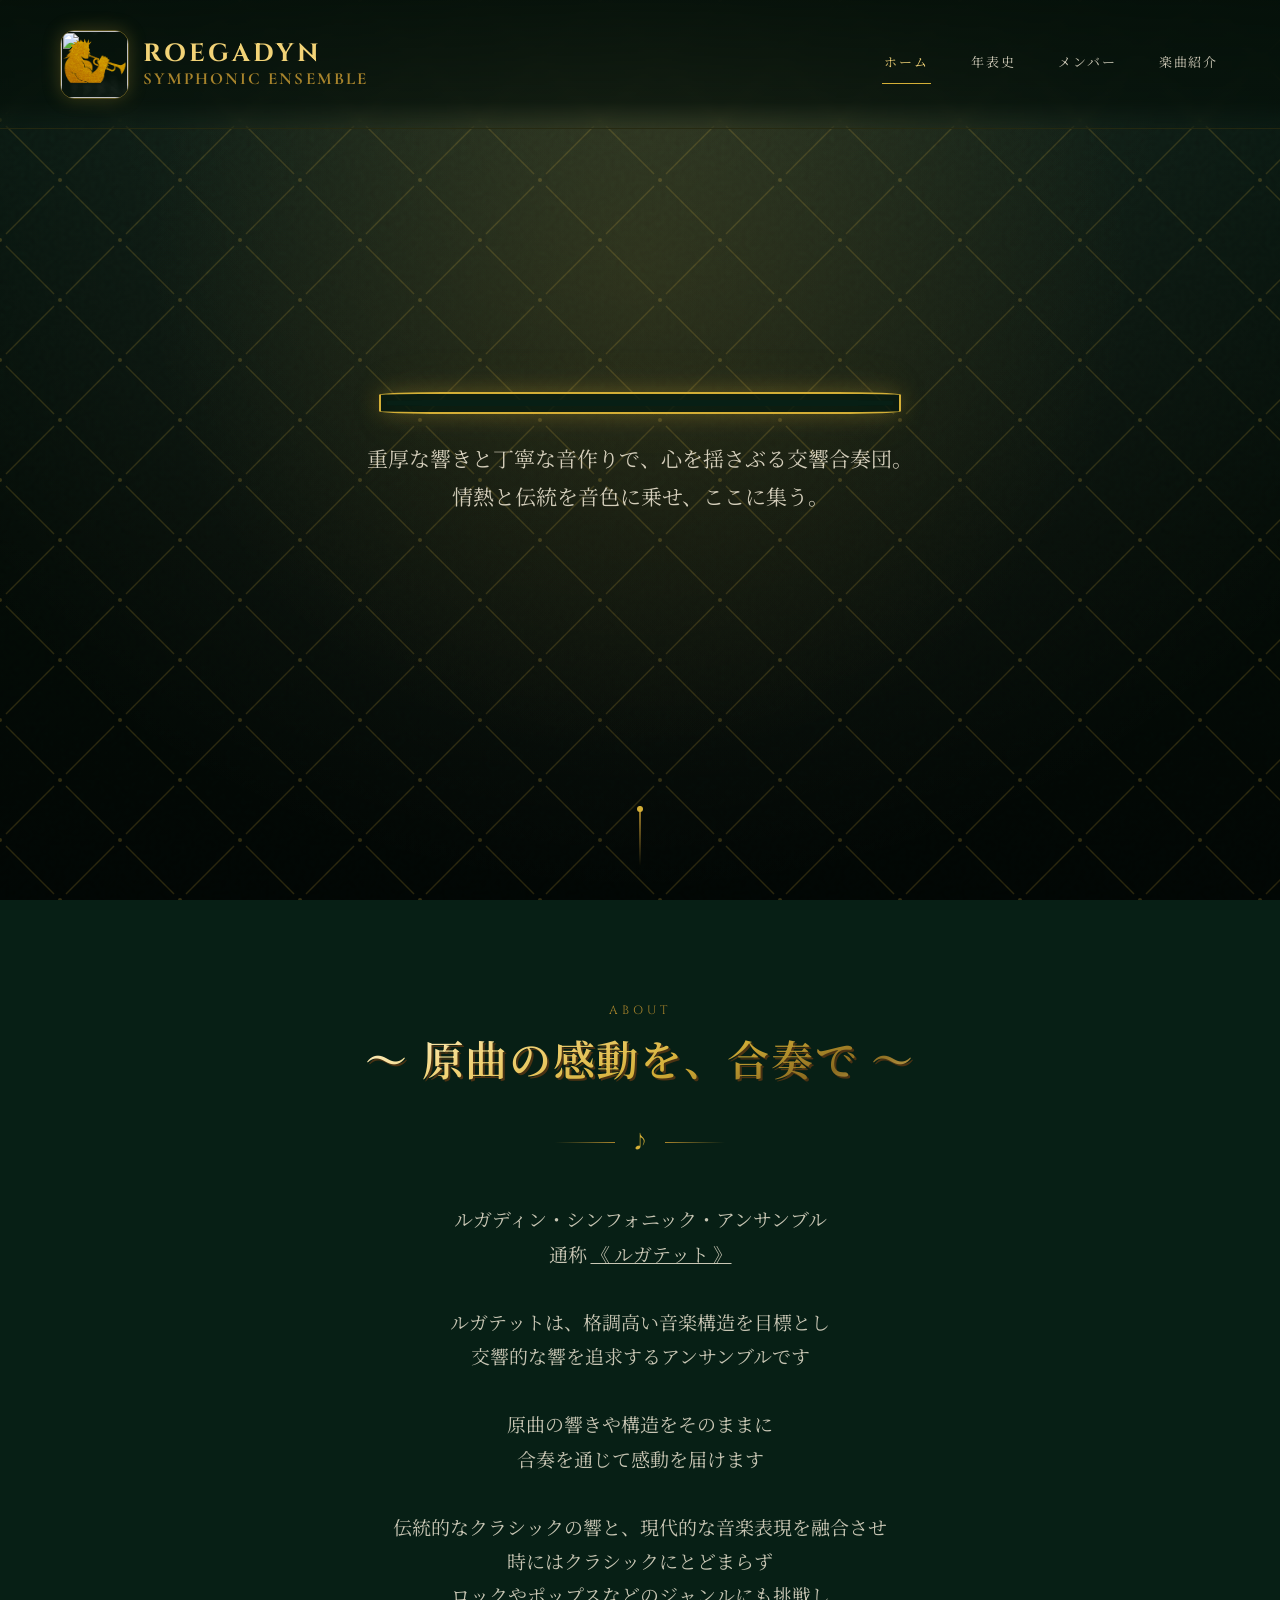
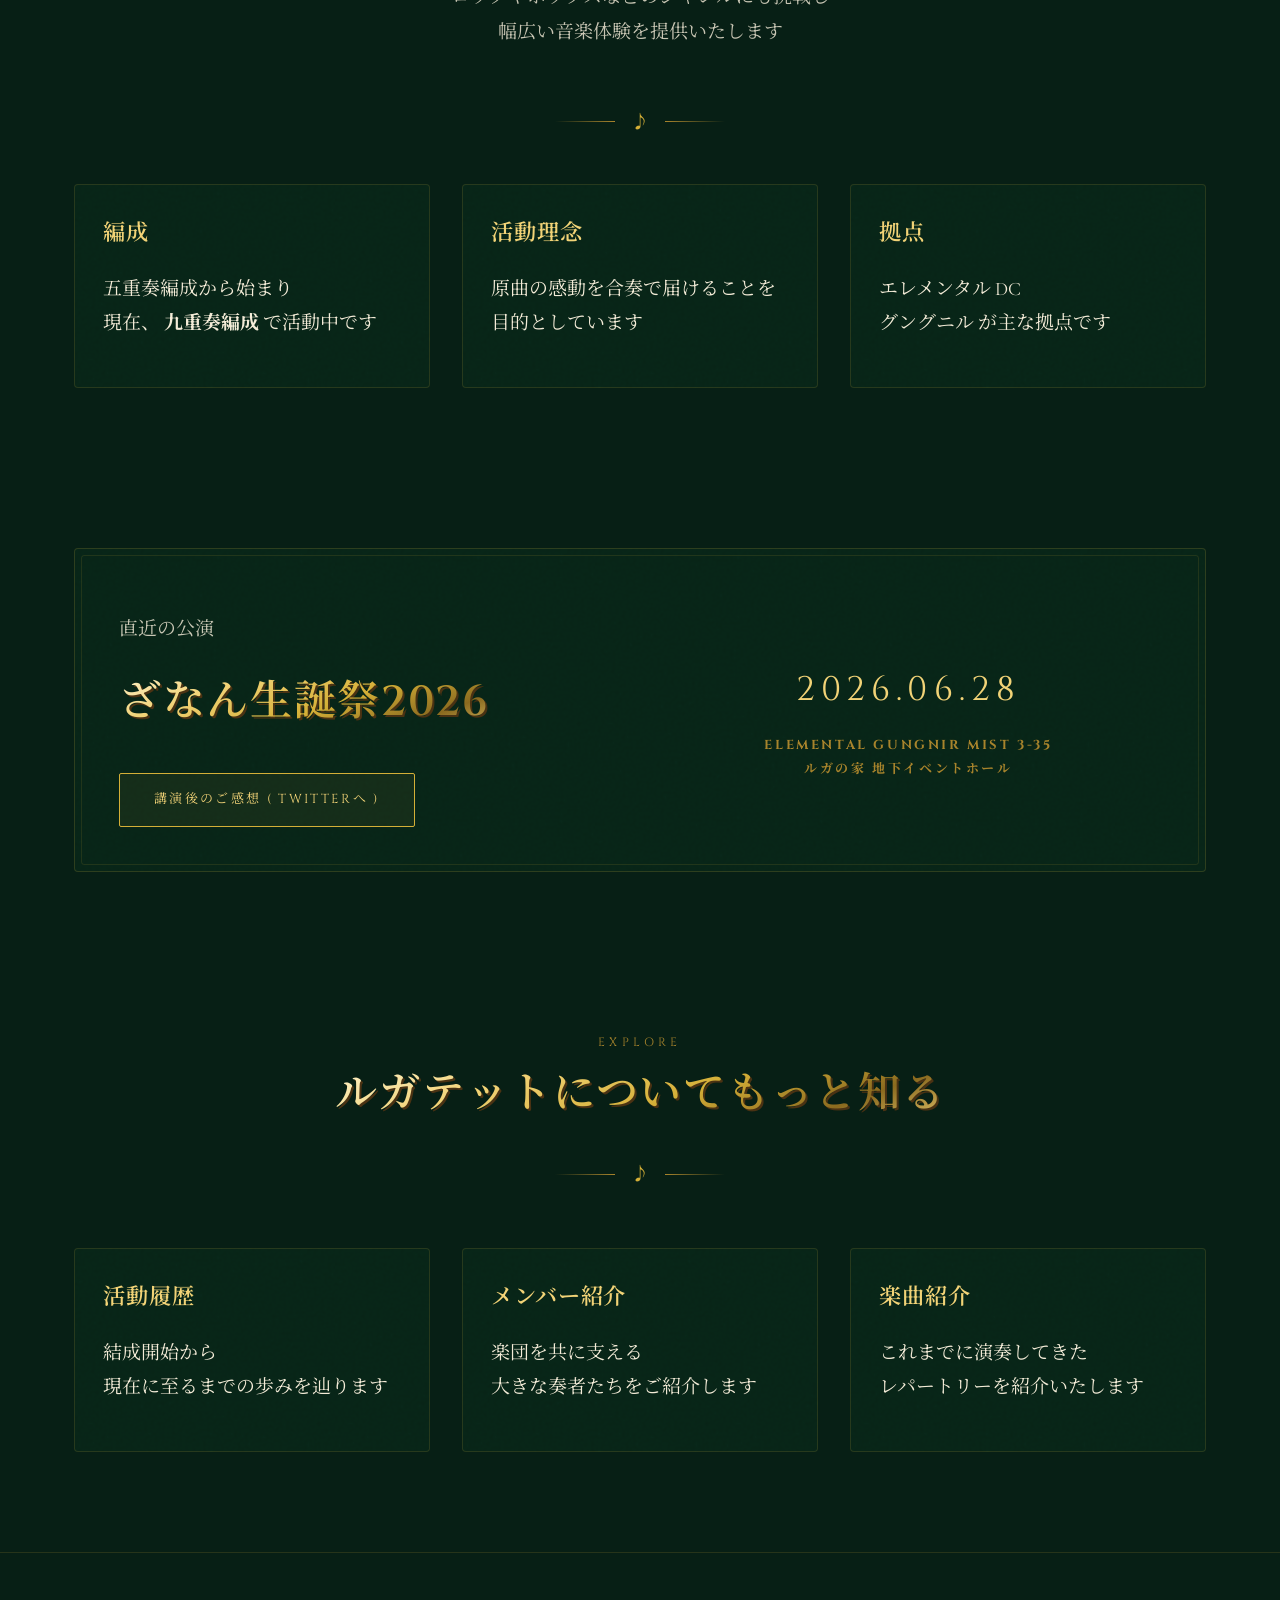
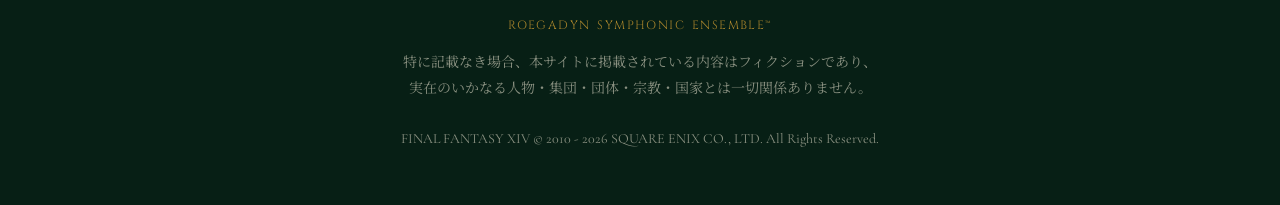
==== index.html @ 4208b001 "メインページ、ヒストリーページの実装" ====
<!doctype html>
<html lang="ja">
<head>
<meta charset="UTF-8">
<meta name="viewport" content="width=device-width, initial-scale=1.0">
<title>ROEGADYN SYMPHONIC ENSEMBLE</title>
<meta name="description" content="ルガディン・シンフォニック・アンサンブル公式サイト。">
<link rel="icon" href="assets/img/icon.png">
<link rel="stylesheet" href="css/style.css">
</head>
<body>

<header class="site-header">
  <a href="index.html" class="brand">
    <span class="brand__logo">
      <img src="assets/img/Roegatet_BackOnly.png" alt="" class="brand__logo-bg">
      <img src="assets/img/Roegatet_LogoOnly.png" alt="Roegadyn Symphonic Ensemble" class="brand__logo-mark">
    </span>
    <span class="brand__text">
      <span class="brand__title">ROEGADYN</span>
      <span class="brand__subtitle">Symphonic Ensemble</span>
    </span>
  </a>
  <button class="nav-toggle" aria-label="メニューを開く" aria-expanded="false">&#9776;</button>
  <nav class="nav">
    <a href="index.html" aria-current="page">ホーム</a>
    <a href="history.html">年表史</a>
    <a href="members.html">メンバー</a>
    <a href="songs.html">楽曲紹介</a>
  </nav>
</header>

<main>

  <section class="hero">
    <div class="hero__crest-frame">
      <img src="assets/img/icon.png" alt="" class="hero__crest">
    </div>
    <p class="hero__lead">
      重厚な響きと丁寧な音作りで、心を揺さぶる交響合奏団。<br>
      情熱と伝統を音色に乗せ、ここに集う。
    </p>
    <!-- <a href="history.html" class="btn">私たちの歩みを見る</a> -->
    <div class="scroll-cue"></div>
  </section>

  <section class="section reveal">
    <div class="section__head">
      <p class="section__eyebrow">About</p>
      <h2 class="section__title"><span class="title-bronze" aria-hidden="true">～ 原曲の感動を、合奏で ～</span><span class="title-gold">～ 原曲の感動を、合奏で ～</span></h2>
      <div class="ornament-divider"><span>&#9834;</span></div>
      <p class="section__lead">
        ルガディン・シンフォニック・アンサンブル<br>
        通称 <U>《 ルガテット 》</U> <br><br>
        ルガテットは、格調高い音楽構造を目標とし<br>
        交響的な響を追求するアンサンブルです<br><br>
        原曲の響きや構造をそのままに<br>
        合奏を通じて感動を届けます<br><br>
        伝統的なクラシックの響と、現代的な音楽表現を融合させ<br>
        時にはクラシックにとどまらず<br>
        ロックやポップスなどのジャンルにも挑戦し<br>
        幅広い音楽体験を提供いたします
      </p>
    </div>
    <div class="ornament-divider"><span>&#9834;</span></div>

    <div class="grid grid--3">
      <div class="card reveal">
        <h3>編成</h3>
        <p>五重奏編成から始まり</br>現在、<B> 九重奏編成 </B>で活動中です</p>
      </div>
      <div class="card reveal">
        <h3>活動理念</h3>
        <p>原曲の感動を合奏で届けることを</br>目的としています</p>
      </div>
      <div class="card reveal">
        <h3>拠点</h3>
        <p>エレメンタル DC</br>グングニル が主な拠点です</p>
      </div>
    </div>
  </section>

  <section class="section section--tight reveal">
    <div class="panel">
      <div class="grid grid--2" style="align-items:center;">
        <div>
          <p style="color:rgba(244,236,216,0.82);">直近の公演</p>
          <h2 class="section__title" style="margin-bottom:0.4em;"><span class="title-bronze" aria-hidden="true">ざなん生誕祭2026</span><span class="title-gold">ざなん生誕祭2026</span></h2>
          <a href="https://x.com/zanan_ff14/status/2071020760164966903" class="btn" style="margin-top:1.2em;animation:none;" target="_blank" rel="noopener">講演後のご感想 ( Twitterへ ) </a>
        </div>
        <div style="text-align:center;">
          <p class="timeline-item__year" style="font-size:34px;">2026.06.28</p>
          <p style="color:var(--gold-dim);letter-spacing:0.2em;text-transform:uppercase;font-family:var(--font-display);font-size:13px;font-weight:700;">Elemental Gungnir Mist 3-35<br>ルガの家 地下イベントホール</p>
        </div>
      </div>
    </div>
  </section>

  <section class="section reveal">
    <div class="section__head">
      <p class="section__eyebrow">Explore</p>
      <h2 class="section__title"><span class="title-bronze" aria-hidden="true">ルガテットについてもっと知る</span><span class="title-gold">ルガテットについてもっと知る</span></h2>
      <div class="ornament-divider"><span>&#9834;</span></div>
    </div>
    <div class="grid grid--3">
      <a href="history.html" class="card reveal">
        <h3>活動履歴</h3>
        <p>結成開始から</br>現在に至るまでの歩みを辿ります</p>
      </a>
      <a href="members.html" class="card reveal">
        <h3>メンバー紹介</h3>
        <p>楽団を共に支える</br>大きな奏者たちをご紹介します</p>
      </a>
      <a href="songs.html" class="card reveal">
        <h3>楽曲紹介</h3>
        <p>これまでに演奏してきた</br>レパートリーを紹介いたします</p>
      </a>
    </div>
  </section>

</main>

<footer class="site-footer">
  <p class="site-footer__mark">Roegadyn Symphonic Ensemble&trade;</p>
  <p>特に記載なき場合、本サイトに掲載されている内容はフィクションであり、<br>実在のいかなる人物・集団・団体・宗教・国家とは一切関係ありません。<br><br>FINAL FANTASY XIV &copy; 2010 - 2026 SQUARE ENIX CO., LTD. All Rights Reserved.</p>
</footer>

<script src="js/main.js"></script>
</body>
</html>
---- css/style.css ----
/* ==========================================================================
   Roegadyn Symphonic Ensemble — Global Stylesheet
   ========================================================================== */

@import url('https://fonts.googleapis.com/css2?family=Cinzel:wght@400;600;700;900&family=Cormorant+Garamond:ital,wght@0,400;0,500;0,600;1,400&family=Noto+Serif+JP:wght@400;500;600;700&display=swap');

:root{
  --deep-green: #0b2e1f;
  --deep-green-2: #0f3a27;
  --deep-green-dark: #071f15;
  --gold: #d4af37;
  --gold-bright: #f2d377;
  --gold-dim: #a8842c;
  --cream: #f4ecd8;
  --ink: #0a1a12;

  --font-display: 'Cinzel', 'Noto Serif JP', serif;
  --font-body: 'Cormorant Garamond', 'Noto Serif JP', serif;

  --max-width: 1180px;
  --header-h: 129px;

  --paper-noise: url("[data-uri]");
  --paper-noise-card: url("[data-uri]");
}

*, *::before, *::after{ box-sizing: border-box; }

html{ scroll-behavior: smooth; }

body{
  margin: 0;
  background: var(--deep-green-dark);
  color: var(--cream);
  font-family: var(--font-body);
  font-size: 19px;
  line-height: 1.8;
  -webkit-font-smoothing: antialiased;
}

img{ max-width: 100%; display: block; }

a{ color: inherit; text-decoration: none; }

h1, h2, h3, h4{
  font-family: var(--font-display);
  letter-spacing: 0.04em;
  color: var(--gold-bright);
  margin: 0 0 0.6em;
  font-weight: 600;
}

::selection{ background: var(--gold); color: var(--ink); }

/* Texture backdrop shared across pages */
body{
  background-image:
    radial-gradient(ellipse 70% 100% at 50% 0%, rgba(255,244,214,0.1), rgba(255,244,214,0) 100%),
    url("[data-uri]"),
    radial-gradient(ellipse at top, rgba(212,175,55,0.06), transparent 60%),
    url("[data-uri]"),
    linear-gradient(180deg, var(--deep-green-dark), #051009 60%, #030906);
  background-repeat: no-repeat, repeat, no-repeat, repeat, no-repeat;
  background-size: 100% 100%, 260px 260px, auto, 120px 120px, auto;
  background-attachment: fixed, fixed, fixed, fixed, fixed;
}

/* ---------------------------------------------------------------- header */
.site-header{
  position: fixed;
  top: 0; left: 0; right: 0;
  height: var(--header-h);
  z-index: 100;
  display: flex;
  align-items: center;
  padding: 0 clamp(20px, 5vw, 60px);
  background: linear-gradient(180deg, rgba(5,16,9,0.92), rgba(5,16,9,0.7) 80%, transparent);
  backdrop-filter: blur(6px);
  border-bottom: 1px solid rgba(212,175,55,0.15);
}

.brand{
  display: flex;
  align-items: center;
  gap: 14px;
  margin-right: auto;
}

.brand__logo{
  position: relative;
  display: block;
  width: 69px;
  height: 69px;
  border-radius: 14px;
  overflow: hidden;
  border: 1px solid rgba(212,175,55,0.4);
  box-shadow: 0 0 18px rgba(212,175,55,0.25);
}

.brand__logo-bg{
  position: absolute;
  inset: 0;
  width: 100%;
  height: 100%;
  object-fit: cover;
}

.brand__logo-mark{
  position: absolute;
  inset: 0;
  width: 100%;
  height: 100%;
  object-fit: contain;
}

.brand__logo--placeholder{
  display: flex;
  align-items: center;
  justify-content: center;
  background: radial-gradient(circle at 30% 20%, #17563a, #0b2e1f 70%);
  color: var(--gold);
  font-family: var(--font-display);
  font-size: 20px;
}

.brand__text{
  display: flex;
  flex-direction: column;
  line-height: 1.15;
}

.brand__title{
  font-family: var(--font-display);
  font-size: 25px;
  font-weight: 700;
  letter-spacing: 0.12em;
  color: var(--gold-bright);
}

.brand__subtitle{
  font-size: 17px;
  font-weight: 700;
  letter-spacing: 0.12em;
  color: var(--gold-dim);
  text-transform: uppercase;
}

.nav{
  display: flex;
  gap: clamp(18px, 3vw, 40px);
}

.nav a{
  position: relative;
  font-family: var(--font-display);
  font-size: 13px;
  letter-spacing: 0.14em;
  text-transform: uppercase;
  color: var(--cream);
  padding: 8px 2px;
  opacity: 0.85;
  transition: opacity .25s ease, color .25s ease;
}

.nav a::after{
  content: "";
  position: absolute;
  left: 50%; right: 50%;
  bottom: 0;
  height: 1px;
  background: var(--gold);
  transition: left .3s ease, right .3s ease;
}

.nav a:hover,
.nav a[aria-current="page"]{
  opacity: 1;
  color: var(--gold-bright);
}

.nav a:hover::after,
.nav a[aria-current="page"]::after{
  left: 0; right: 0;
}

.nav-toggle{
  display: none;
  background: none;
  border: 1px solid rgba(212,175,55,0.4);
  border-radius: 6px;
  width: 42px;
  height: 38px;
  color: var(--gold);
  font-size: 20px;
  cursor: pointer;
}

@media (max-width: 820px){
  .nav{
    position: fixed;
    top: var(--header-h);
    left: 0; right: 0;
    flex-direction: column;
    gap: 0;
    background: rgba(5,16,9,0.98);
    border-bottom: 1px solid rgba(212,175,55,0.2);
    max-height: 0;
    overflow: hidden;
    transition: max-height .35s ease;
  }
  .nav.is-open{ max-height: 400px; }
  .nav a{
    padding: 16px clamp(20px,5vw,60px);
    border-bottom: 1px solid rgba(212,175,55,0.08);
  }
  .nav-toggle{ display: block; }
}

/* ------------------------------------------------------------- ornament */
.ornament-divider{
  display: flex;
  align-items: center;
  justify-content: center;
  gap: 16px;
  margin: 0 auto 2.4em;
  width: fit-content;
  color: var(--gold-dim);
}
.ornament-divider::before,
.ornament-divider::after{
  content: "";
  width: 60px;
  height: 1px;
  background: linear-gradient(90deg, transparent, var(--gold-dim));
}
.ornament-divider::after{
  background: linear-gradient(90deg, var(--gold-dim), transparent);
}
.ornament-divider span{
  font-size: 18px;
  color: var(--gold);
}

/* --------------------------------------------------------------- hero */
.hero{
  min-height: 100vh;
  display: flex;
  flex-direction: column;
  align-items: center;
  justify-content: center;
  text-align: center;
  padding: 140px 24px 80px;
  position: relative;
  overflow: hidden;
}

.hero::before{
  content: "";
  position: absolute;
  inset: 0;
  background-image: radial-gradient(circle at 50% 30%, rgba(212,175,55,0.10), transparent 55%);
  pointer-events: none;
}

.hero__crest-frame{
  position: relative;
  width: fit-content;
  margin: 0 auto 28px;
  padding: 8px;
  border-radius: 12.2%;
  background: rgba(4, 24, 15, 0.8);
  animation: crest-in 1.4s ease both;
}

.hero__crest-frame::before{
  content: "";
  position: absolute;
  inset: 0;
  border-radius: 12.2%;
  border: 2px solid var(--gold);
  box-shadow: 0 0 22px rgba(212,175,55,0.3);
  pointer-events: none;
}

.hero__crest{
  position: relative;
  display: block;
  width: clamp(322px, 50.6vw, 506px);
  border-radius: 12.2%;
  border: 3px solid var(--deep-green-dark);
  box-sizing: border-box;
  filter: drop-shadow(0 0 24px rgba(212,175,55,0.25));
}

@keyframes crest-in{
  from{ opacity: 0; transform: translateY(-16px) scale(.94); }
  to{ opacity: 1; transform: translateY(0) scale(1); }
}

.hero__eyebrow{
  font-family: var(--font-display);
  font-size: 13px;
  letter-spacing: 0.4em;
  text-transform: uppercase;
  color: var(--gold-dim);
  margin-bottom: 18px;
  animation: fade-up .9s ease both .2s;
}

.hero h1{
  font-size: clamp(38px, 7vw, 74px);
  margin-bottom: 0.2em;
  animation: fade-up 1s ease both .35s;
}

.hero h1,
.page-hero h1,
.section__title{
  position: relative;
  display: inline-block;
}

.title-bronze,
.title-gold{
  display: block;
  line-height: inherit;
  white-space: nowrap;
}

.title-bronze{
  position: absolute;
  inset: 0;
  transform: translate(2px, 2px);
  z-index: 0;
  color: #4a3213;
  -webkit-text-fill-color: #4a3213;
  user-select: none;
  pointer-events: none;
}

.title-gold{
  position: relative;
  z-index: 1;
  background: linear-gradient(160deg, #fff6da 0%, var(--gold-bright) 28%, var(--gold) 55%, #8a6a1f 78%, var(--gold-bright) 100%);
  -webkit-background-clip: text;
  background-clip: text;
  -webkit-text-fill-color: transparent;
  color: transparent;
}

.hero h1,
.page-hero h1{
  filter: drop-shadow(0 0 26px rgba(212,175,55,0.25));
  animation: fade-up 1s ease both .35s;
}

.hero__lead{
  max-width: 620px;
  margin: 0 auto 2.4em;
  font-size: clamp(17px, 2vw, 21px);
  color: rgba(244,236,216,0.85);
  animation: fade-up 1s ease both .5s;
}

@keyframes fade-up{
  from{ opacity: 0; transform: translateY(18px); }
  to{ opacity: 1; transform: translateY(0); }
}

.btn{
  display: inline-flex;
  align-items: center;
  gap: 10px;
  padding: 14px 34px;
  border: 1px solid var(--gold);
  border-radius: 2px;
  font-family: var(--font-display);
  font-size: 13px;
  letter-spacing: 0.18em;
  text-transform: uppercase;
  color: var(--gold-bright);
  background: rgba(212,175,55,0.06);
  transition: background .3s ease, color .3s ease, box-shadow .3s ease;
  animation: fade-up 1s ease both .65s;
}
.btn:hover{
  background: var(--gold);
  color: var(--ink);
  box-shadow: 0 0 30px rgba(212,175,55,0.35);
}

.scroll-cue{
  position: absolute;
  bottom: 34px;
  left: 50%;
  margin-left: -1px;
  width: 2px;
  height: 60px;
  background: linear-gradient(180deg, var(--gold-dim), transparent);
}
.scroll-cue::after{
  content: "";
  position: absolute;
  top: 0; left: 50%;
  width: 6px; height: 6px;
  margin-left: -3px;
  border-radius: 50%;
  background: var(--gold);
  animation: cue-drop 2s ease-in-out infinite;
}
@keyframes cue-drop{
  0%{ top: 0; opacity: 0; }
  30%{ opacity: 1; }
  100%{ top: 56px; opacity: 0; }
}

/* --------------------------------------------------------------- section */
.section{
  max-width: var(--max-width);
  margin: 0 auto;
  padding: 100px 24px;
}

.section--tight{ padding-top: 60px; padding-bottom: 60px; }

.section__head{
  text-align: center;
  margin-bottom: 3em;
}

.section__eyebrow{
  font-family: var(--font-display);
  font-size: 12px;
  letter-spacing: 0.35em;
  text-transform: uppercase;
  color: var(--gold-dim);
  margin: 0 0 4px;
}

.section__title{
  font-size: clamp(28px, 4vw, 42px);
}

.section__lead{
  max-width: 680px;
  margin: 0 auto;
  color: rgba(244,236,216,0.82);
  font-size: 19px;
}

.panel{
  background-color: rgba(10, 46, 29, 0.8);
  background-image: var(--paper-noise-card);
  background-repeat: repeat;
  background-size: 260px 260px;
  border: 1px solid rgba(212,175,55,0.18);
  border-radius: 4px;
  padding: clamp(24px, 4vw, 44px);
  position: relative;
}
.panel::before{
  content: "";
  position: absolute;
  inset: 6px;
  border: 1px solid rgba(212,175,55,0.12);
  border-radius: 3px;
  pointer-events: none;
}

.grid{
  display: grid;
  gap: 32px;
}
.grid--2{ grid-template-columns: repeat(2, 1fr); }
.grid--3{ grid-template-columns: repeat(3, 1fr); }
.grid--4{ grid-template-columns: repeat(4, 1fr); }

@media (max-width: 900px){
  .grid--3, .grid--4{ grid-template-columns: repeat(2, 1fr); }
}
@media (max-width: 620px){
  .grid--2, .grid--3, .grid--4{ grid-template-columns: 1fr; }
}

/* reveal-on-scroll */
.reveal{
  opacity: 0;
  transform: translateY(28px);
  transition: opacity .8s ease, transform .8s ease;
}
.reveal.is-visible{
  opacity: 1;
  transform: translateY(0);
}

/* --------------------------------------------------------------- footer */
.site-footer{
  border-top: 1px solid rgba(212,175,55,0.15);
  padding: 50px 24px 40px;
  text-align: center;
  color: rgba(244,236,216,0.55);
  font-size: 14px;
}
.site-footer__mark{
  font-family: var(--font-display);
  color: var(--gold-dim);
  letter-spacing: 0.12em;
  word-spacing: 0.18em;
  font-size: 12px;
  text-transform: uppercase;
  margin-bottom: 12px;
}
.site-footer a{
  color: var(--gold-dim);
  transition: color .2s ease;
}
.site-footer a:hover{ color: var(--gold-bright); }

/* card */
.card{
  background-color: rgba(10, 46, 29, 0.8);
  background-image: var(--paper-noise-card);
  background-repeat: repeat;
  background-size: 260px 260px;
  border: 1px solid rgba(212,175,55,0.15);
  border-radius: 4px;
  padding: 28px;
  transition: transform .35s ease, border-color .35s ease, box-shadow .35s ease;
}
.card:hover{
  transform: translateY(-6px);
  border-color: rgba(212,175,55,0.45);
  box-shadow: 0 18px 40px rgba(0,0,0,0.35);
}

/* page hero (non-home pages) */
.page-hero{
  padding: 160px 24px 70px;
  text-align: center;
  position: relative;
}
.page-hero::after{
  content: "";
  position: absolute;
  bottom: 0; left: 50%;
  transform: translateX(-50%);
  width: 120px; height: 1px;
  background: linear-gradient(90deg, transparent, var(--gold), transparent);
}
.page-hero__eyebrow{
  font-family: var(--font-display);
  font-size: 12px;
  letter-spacing: 0.4em;
  text-transform: uppercase;
  color: var(--gold-dim);
  margin-bottom: 14px;
}
.page-hero h1{
  font-size: clamp(32px, 6vw, 56px);
}

/* --------------------------------------------------------------- timeline */
.timeline{
  position: relative;
  max-width: 860px;
  margin: 0 auto;
  padding-left: 40px;
}
.timeline::before{
  content: "";
  position: absolute;
  left: 8px; top: 0; bottom: 0;
  width: 1px;
  background: linear-gradient(180deg, transparent, var(--gold-dim) 6%, var(--gold-dim) 94%, transparent);
}
.timeline-item{
  position: relative;
  padding-bottom: 56px;
}
.timeline-item:last-child{ padding-bottom: 0; }
.timeline-item::before{
  content: "";
  position: absolute;
  left: -37px; top: 6px;
  width: 11px; height: 11px;
  border-radius: 50%;
  background: var(--deep-green-dark);
  border: 2px solid var(--gold);
  box-shadow: 0 0 12px rgba(212,175,55,0.4);
}
.timeline-item__year{
  font-family: var(--font-display);
  color: var(--gold-bright);
  font-size: 15px;
  letter-spacing: 0.18em;
  margin-bottom: 6px;
}
.timeline-item h3{ font-size: 22px; margin-bottom: 8px; }
.timeline-item p{ color: rgba(244,236,216,0.82); margin: 0; }
.timeline-item__external-link{
  display: inline-flex;
  align-items: center;
  gap: 8px;
  margin-top: 16px;
  padding: 9px 14px;
  border: 1px solid rgba(212,175,55,0.68);
  border-radius: 2px;
  color: var(--gold-bright);
  font-family: var(--font-display);
  font-size: 12px;
  letter-spacing: 0.1em;
  line-height: 1;
  text-decoration: none;
  transition: background .25s ease, border-color .25s ease, color .25s ease, box-shadow .25s ease;
}
.timeline-item__external-link:hover,
.timeline-item__external-link:focus-visible{
  background: var(--gold);
  border-color: var(--gold);
  color: var(--ink);
  box-shadow: 0 0 20px rgba(212,175,55,0.25);
}
.timeline-item__external-link:focus-visible{ outline: 2px solid var(--cream); outline-offset: 3px; }
.timeline-item__external-link-icon{ font-size: 15px; line-height: 0; }

/* --------------------------------------------------------------- members */
.member-card{
  text-align: center;
}
.member-card__portrait{
  width: 132px; height: 132px;
  margin: 0 auto 18px;
  border-radius: 50%;
  background: radial-gradient(circle at 32% 28%, #1c6e46, #0b2e1f 72%);
  border: 1px solid rgba(212,175,55,0.4);
  display: flex;
  align-items: center;
  justify-content: center;
  font-family: var(--font-display);
  font-size: 34px;
  color: var(--gold-bright);
  box-shadow: 0 0 22px rgba(212,175,55,0.15);
}
.member-card__name{
  font-family: var(--font-display);
  font-size: 19px;
  color: var(--gold-bright);
  margin-bottom: 2px;
}
.member-card__role{
  font-size: 13px;
  letter-spacing: 0.14em;
  text-transform: uppercase;
  color: var(--gold-dim);
  margin-bottom: 14px;
}
.member-card__bio{
  font-size: 16px;
  color: rgba(244,236,216,0.78);
}

/* --------------------------------------------------------------- songs */
.song-list{
  display: flex;
  flex-direction: column;
  gap: 2px;
}
.song-row{
  display: grid;
  grid-template-columns: 56px 1fr auto;
  align-items: center;
  gap: 20px;
  padding: 20px 22px;
  border-bottom: 1px solid rgba(212,175,55,0.12);
  transition: background .25s ease;
}
.song-row:hover{ background: rgba(212,175,55,0.05); }
.song-row__index{
  font-family: var(--font-display);
  color: var(--gold-dim);
  font-size: 15px;
}
.song-row__title{
  font-family: var(--font-display);
  font-size: 19px;
  color: var(--cream);
}
.song-row__meta{
  font-size: 14px;
  color: rgba(244,236,216,0.6);
  margin-top: 4px;
}
.song-row__tag{
  font-size: 12px;
  letter-spacing: 0.12em;
  text-transform: uppercase;
  color: var(--gold-dim);
  border: 1px solid rgba(212,175,55,0.35);
  padding: 6px 14px;
  border-radius: 20px;
  white-space: nowrap;
}

.filter-bar{
  display: flex;
  flex-wrap: wrap;
  gap: 10px;
  justify-content: center;
  margin-bottom: 3em;
}
.filter-btn{
  font-family: var(--font-display);
  font-size: 12px;
  letter-spacing: 0.14em;
  text-transform: uppercase;
  padding: 10px 20px;
  border: 1px solid rgba(212,175,55,0.3);
  border-radius: 20px;
  color: rgba(244,236,216,0.75);
  background: transparent;
  cursor: pointer;
  transition: all .25s ease;
}
.filter-btn:hover{ border-color: var(--gold); color: var(--gold-bright); }
.filter-btn.is-active{
  background: var(--gold);
  border-color: var(--gold);
  color: var(--ink);
}
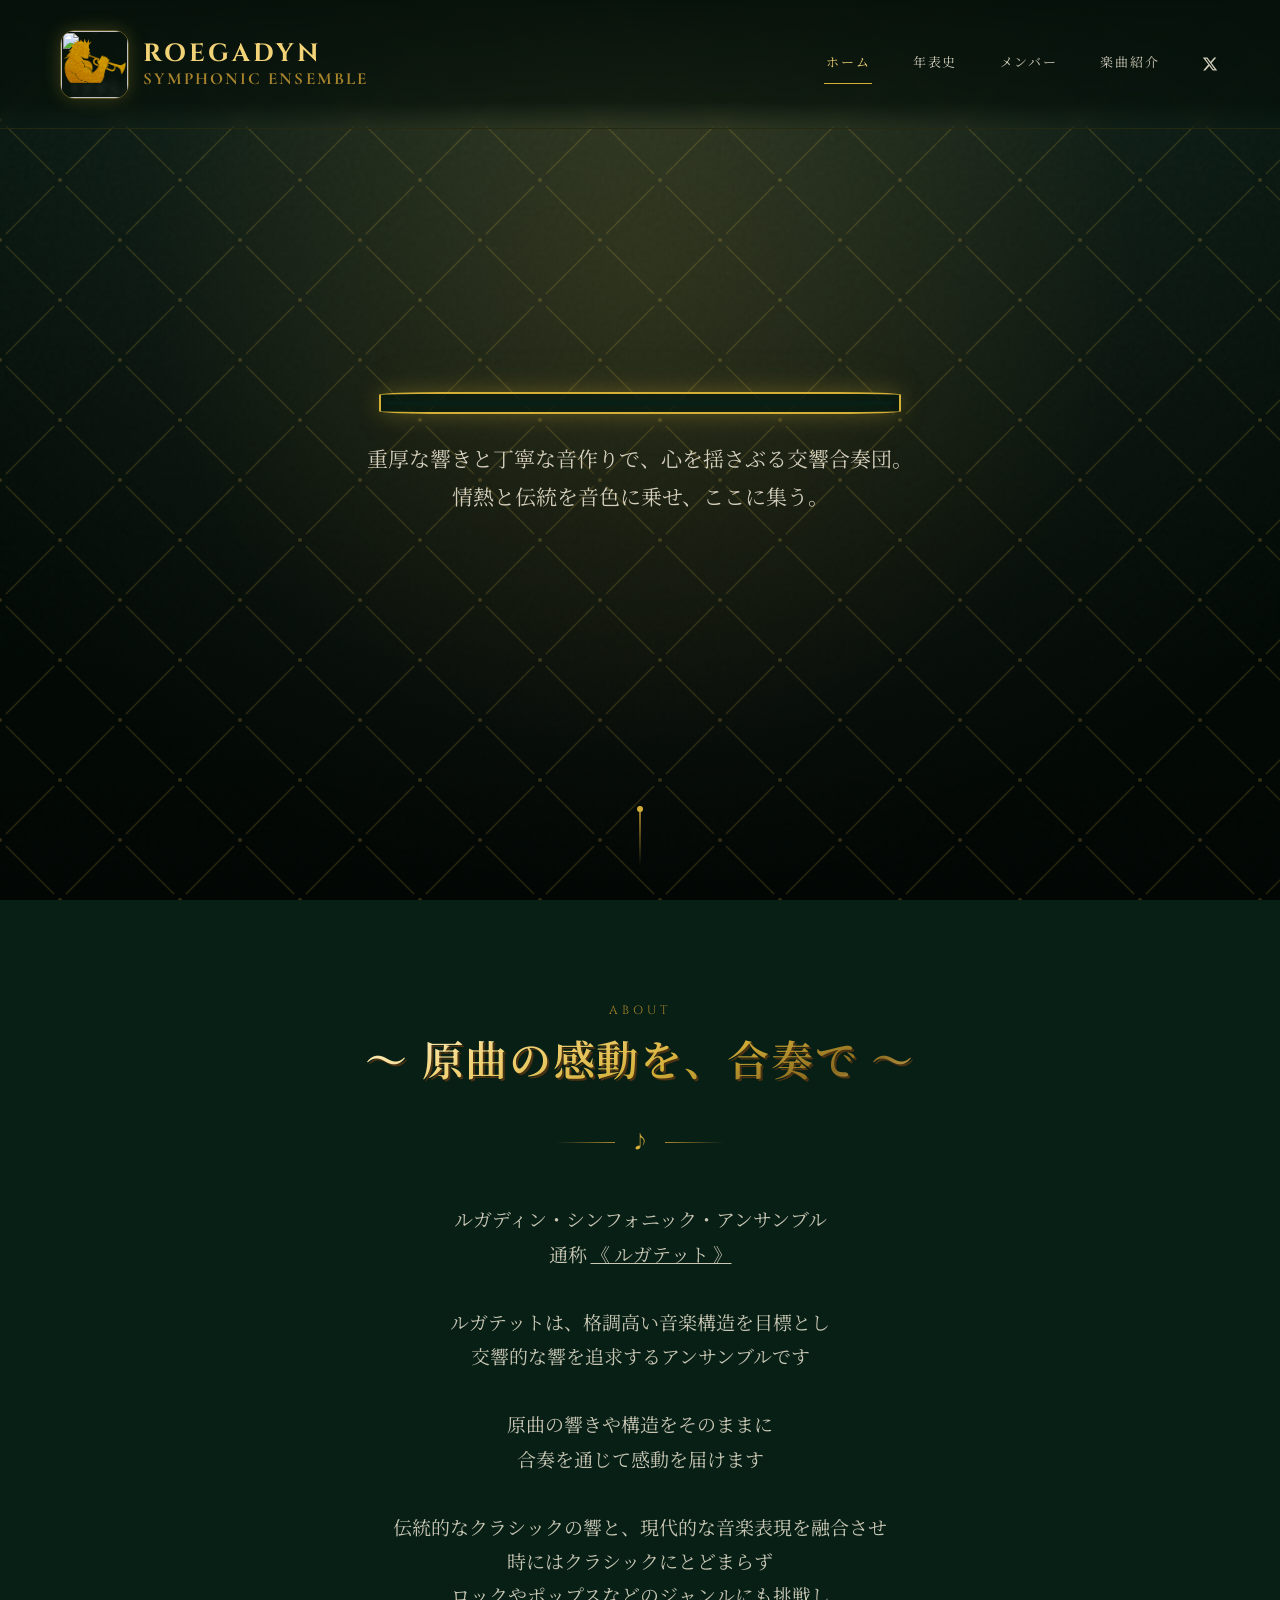
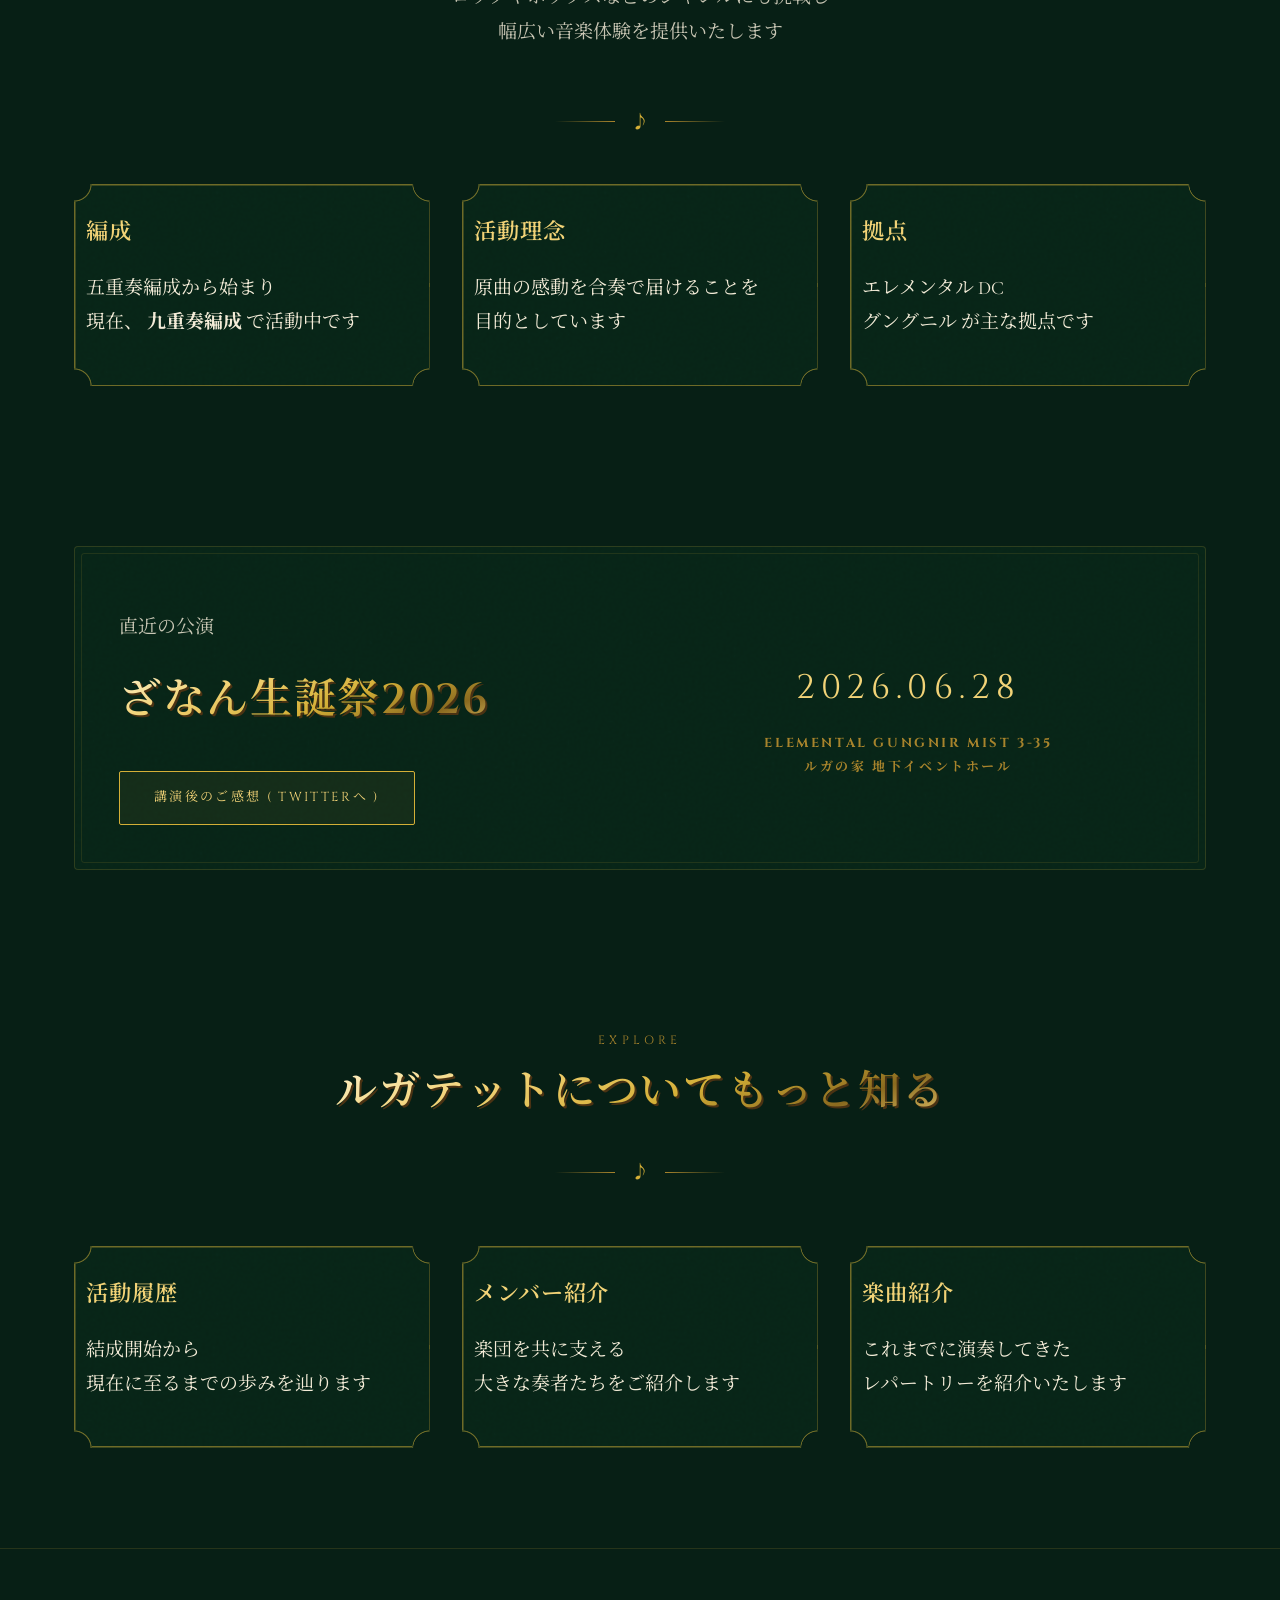
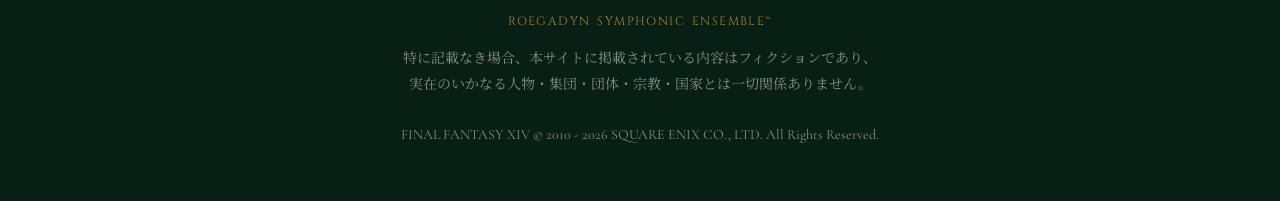
==== commit 98258686: "サイトの調整" ====
--- a/index.html
+++ b/index.html
@@ -5,7 +5,7 @@
 <meta name="viewport" content="width=device-width, initial-scale=1.0">
 <title>ROEGADYN SYMPHONIC ENSEMBLE</title>
 <meta name="description" content="ルガディン・シンフォニック・アンサンブル公式サイト。">
-<link rel="icon" href="assets/img/icon.png">
+<link rel="icon" href="assets/img/favicon-r.svg" type="image/svg+xml">
 <link rel="stylesheet" href="css/style.css">
 </head>
 <body>
@@ -27,6 +27,9 @@
     <a href="history.html">年表史</a>
     <a href="members.html">メンバー</a>
     <a href="songs.html">楽曲紹介</a>
+    <a href="https://x.com/Roegatet" class="nav__social" target="_blank" rel="noopener" aria-label="X（旧Twitter）">
+      <svg viewBox="0 0 24 24" aria-hidden="true"><path d="M18.244 2.25h3.308l-7.227 8.26 8.502 11.24H16.17l-5.214-6.817L4.99 21.75H1.68l7.73-8.835L1.254 2.25H8.08l4.713 6.231zm-1.161 17.52h1.833L7.084 4.126H5.117z"/></svg>
+    </a>
   </nav>
 </header>
 
--- a/css/style.css
+++ b/css/style.css
@@ -19,6 +19,17 @@
 
   --max-width: 1180px;
   --header-h: 129px;
+
+  /* Character image colors */
+  --char-reoh: #cc1515;
+  --char-leopold: #1a1dcf;
+  --char-leonhard: #225f0a;
+  --char-leonvolt: #f3ef09;
+  --char-leonor: #cecece;
+  --char-leolius: #9343f0;
+  --char-leovix: #27bea5;
+  --char-leonidas: #e9780f;
+  --char-leondolff: #a6d44f;
 
   --paper-noise: url("[data-uri]");
   --paper-noise-card: url("[data-uri]");
@@ -160,6 +171,15 @@
   padding: 8px 2px;
   opacity: 0.85;
   transition: opacity .25s ease, color .25s ease;
+}
+.nav__social{
+  display: inline-flex;
+  align-items: center;
+}
+.nav__social svg{
+  width: 16px;
+  height: 16px;
+  fill: currentColor;
 }
 
 .nav a::after{
@@ -458,6 +478,11 @@
   padding: clamp(24px, 4vw, 44px);
   position: relative;
 }
+.panel--narrow{
+  max-width: 760px;
+  margin-left: auto;
+  margin-right: auto;
+}
 .panel::before{
   content: "";
   position: absolute;
@@ -518,20 +543,50 @@
 
 /* card */
 .card{
+  --corner-cut: 16px;
+  position: relative;
+  isolation: isolate;
   background-color: rgba(10, 46, 29, 0.8);
   background-image: var(--paper-noise-card);
   background-repeat: repeat;
   background-size: 260px 260px;
-  border: 1px solid rgba(212,175,55,0.15);
+  border: 0;
   border-radius: 4px;
-  padding: 28px;
-  transition: transform .35s ease, border-color .35s ease, box-shadow .35s ease;
-}
+  padding: 28px 12px;
+  transition: transform .35s ease, box-shadow .35s ease;
+  -webkit-mask:
+    radial-gradient(circle at top left, transparent var(--corner-cut), black calc(var(--corner-cut) + 0.5px)) top left / 51% 51% no-repeat,
+    radial-gradient(circle at top right, transparent var(--corner-cut), black calc(var(--corner-cut) + 0.5px)) top right / 51% 51% no-repeat,
+    radial-gradient(circle at bottom left, transparent var(--corner-cut), black calc(var(--corner-cut) + 0.5px)) bottom left / 51% 51% no-repeat,
+    radial-gradient(circle at bottom right, transparent var(--corner-cut), black calc(var(--corner-cut) + 0.5px)) bottom right / 51% 51% no-repeat;
+  mask:
+    radial-gradient(circle at top left, transparent var(--corner-cut), black calc(var(--corner-cut) + 0.5px)) top left / 51% 51% no-repeat,
+    radial-gradient(circle at top right, transparent var(--corner-cut), black calc(var(--corner-cut) + 0.5px)) top right / 51% 51% no-repeat,
+    radial-gradient(circle at bottom left, transparent var(--corner-cut), black calc(var(--corner-cut) + 0.5px)) bottom left / 51% 51% no-repeat,
+    radial-gradient(circle at bottom right, transparent var(--corner-cut), black calc(var(--corner-cut) + 0.5px)) bottom right / 51% 51% no-repeat;
+}
+.card::before{
+  content: "";
+  position: absolute;
+  inset: 0;
+  background:
+    radial-gradient(circle at 0 0, transparent 0 16px, rgba(212,175,55,0.5) 17px 17.3px, transparent 18px) top left / 18px 18px no-repeat,
+    radial-gradient(circle at 100% 0, transparent 0 16px, rgba(212,175,55,0.5) 17px 17.3px, transparent 18px) top right / 18px 18px no-repeat,
+    radial-gradient(circle at 100% 100%, transparent 0 16px, rgba(212,175,55,0.5) 17px 17.3px, transparent 18px) bottom right / 18px 18px no-repeat,
+    radial-gradient(circle at 0 100%, transparent 0 16px, rgba(212,175,55,0.5) 17px 17.3px, transparent 18px) bottom left / 18px 18px no-repeat,
+    linear-gradient(rgba(212,175,55,0.5), rgba(212,175,55,0.5)) left 18px top 0 / calc(100% - 36px) 1.5px no-repeat,
+    linear-gradient(rgba(212,175,55,0.5), rgba(212,175,55,0.5)) right 0 top 18px / 1.5px calc(100% - 36px) no-repeat,
+    linear-gradient(rgba(212,175,55,0.5), rgba(212,175,55,0.5)) left 18px bottom 0 / calc(100% - 36px) 1.5px no-repeat,
+    linear-gradient(rgba(212,175,55,0.5), rgba(212,175,55,0.5)) left 0 bottom 18px / 1.5px calc(100% - 36px) no-repeat;
+  transition: opacity .3s ease;
+  pointer-events: none;
+}
+.card > *{ position: relative; z-index: 1; }
 .card:hover{
   transform: translateY(-6px);
-  border-color: rgba(212,175,55,0.45);
   box-shadow: 0 18px 40px rgba(0,0,0,0.35);
 }
+.card:hover::before{ filter: brightness(1.3); }
 
 /* page hero (non-home pages) */
 .page-hero{
@@ -558,21 +613,55 @@
 .page-hero h1{
   font-size: clamp(32px, 6vw, 56px);
 }
+.page-hero__lead{
+  max-width: 860px;
+  margin: 18px auto 0;
+  padding-left: calc(50px + clamp(28px, 7vw, 40px));
+  padding-right: 50px;
+}
+.page-hero__lead-box{
+  color: rgba(244,236,216,0.8);
+}
 
 /* --------------------------------------------------------------- timeline */
 .timeline{
+  --tl-gutter: clamp(28px, 7vw, 40px);
+  --tl-outer: clamp(16px, 10vw, 120px);
   position: relative;
   max-width: 860px;
   margin: 0 auto;
-  padding-left: 40px;
+  padding-left: calc(var(--tl-outer) + var(--tl-gutter));
+  padding-right: var(--tl-outer);
 }
 .timeline::before{
   content: "";
   position: absolute;
-  left: 8px; top: 0; bottom: 0;
+  left: calc(var(--tl-outer) + var(--tl-gutter) * 0.5); top: 0; bottom: 0;
   width: 1px;
   background: linear-gradient(180deg, transparent, var(--gold-dim) 6%, var(--gold-dim) 94%, transparent);
 }
+.timeline-year{
+  position: relative;
+  margin: 3em 0 44px 0;
+}
+.timeline-year__badge{
+  display: block;
+  margin-bottom: 12px;
+  font-family: var(--font-display);
+  font-size: 36px;
+  letter-spacing: 0.15em;
+  font-weight: 700;
+  color: var(--gold-bright);
+  text-shadow: 0 0 20px rgba(212,175,55,0.3);
+}
+.timeline-year::after{
+  content: "";
+  display: block;
+  width: 100%;
+  height: 1px;
+  background: linear-gradient(90deg, var(--gold) 0%, rgba(212,175,55,0.2) 65%, transparent 100%);
+}
+
 .timeline-item{
   position: relative;
   padding-bottom: 56px;
@@ -581,7 +670,7 @@
 .timeline-item::before{
   content: "";
   position: absolute;
-  left: -37px; top: 6px;
+  left: calc(var(--tl-gutter) * -0.5 - 5.5px); top: 6px;
   width: 11px; height: 11px;
   border-radius: 50%;
   background: var(--deep-green-dark);
@@ -597,6 +686,17 @@
 }
 .timeline-item h3{ font-size: 22px; margin-bottom: 8px; }
 .timeline-item p{ color: rgba(244,236,216,0.82); margin: 0; }
+.timeline-item ruby{ white-space: nowrap; }
+.char-name{ color: var(--char-color, inherit); font-weight: 600; }
+.timeline-item rt{
+  position: relative;
+  top: 0.1em;
+  color: rgba(242,211,119,0.82);
+  font-family: var(--font-body);
+  font-size: 0.58em;
+  font-weight: 500;
+  letter-spacing: 0.04em;
+}
 .timeline-item__external-link{
   display: inline-flex;
   align-items: center;
@@ -642,10 +742,39 @@
   box-shadow: 0 0 22px rgba(212,175,55,0.15);
 }
 .member-card__name{
+  position: relative;
+  display: inline-block;
   font-family: var(--font-display);
   font-size: 19px;
+  font-weight: 700;
   color: var(--gold-bright);
+  margin-top: 20px;
   margin-bottom: 2px;
+  padding: 2px 12px;
+  word-spacing: 0.3em;
+  -webkit-text-stroke: 2px #000;
+  paint-order: stroke fill;
+}
+.member-card__name::before{
+  content: "";
+  position: absolute;
+  z-index: -1;
+  inset: 0 0 18% 0;
+  border-radius: 3px;
+  background: linear-gradient(90deg,
+    color-mix(in srgb, var(--char-color, var(--gold)) 50%, transparent) 0%,
+    color-mix(in srgb, var(--char-color, var(--gold)) 0%, transparent) 100%);
+}
+.member-card__name ruby{ white-space: nowrap; ruby-align: space-around; }
+.member-card__name rt{
+  position: relative;
+  top: 0.1em;
+  color: rgba(242,211,119,0.82);
+  font-family: var(--font-body);
+  font-size: 0.5em;
+  font-weight: 500;
+  letter-spacing: 0.04em;
+  -webkit-text-stroke: 0;
 }
 .member-card__role{
   font-size: 13px;
@@ -663,32 +792,139 @@
 .song-list{
   display: flex;
   flex-direction: column;
-  gap: 2px;
+  gap: 18px;
 }
 .song-row{
+  --corner-cut: 22px;
+  position: relative;
+  isolation: isolate;
+  padding: clamp(24px, 4vw, 36px);
+  background-color: #062819;
+  background-image:
+    radial-gradient(ellipse at 20% 0%, rgba(31,99,62,0.16), transparent 60%),
+    var(--paper-noise-card);
+  background-repeat: no-repeat, repeat;
+  background-size: 100% 100%, 260px 260px;
+  border: 0;
+  border-radius: 0;
+  clip-path: none;
+  box-shadow: 0 16px 28px rgba(0,0,0,0.2);
+  transition: background-color .25s ease, border-color .25s ease, box-shadow .25s ease, transform .25s ease;
+  -webkit-mask:
+    radial-gradient(circle at top left, transparent var(--corner-cut), black calc(var(--corner-cut) + 0.5px)) top left / 51% 51% no-repeat,
+    radial-gradient(circle at top right, transparent var(--corner-cut), black calc(var(--corner-cut) + 0.5px)) top right / 51% 51% no-repeat,
+    radial-gradient(circle at bottom left, transparent var(--corner-cut), black calc(var(--corner-cut) + 0.5px)) bottom left / 51% 51% no-repeat,
+    radial-gradient(circle at bottom right, transparent var(--corner-cut), black calc(var(--corner-cut) + 0.5px)) bottom right / 51% 51% no-repeat;
+  mask:
+    radial-gradient(circle at top left, transparent var(--corner-cut), black calc(var(--corner-cut) + 0.5px)) top left / 51% 51% no-repeat,
+    radial-gradient(circle at top right, transparent var(--corner-cut), black calc(var(--corner-cut) + 0.5px)) top right / 51% 51% no-repeat,
+    radial-gradient(circle at bottom left, transparent var(--corner-cut), black calc(var(--corner-cut) + 0.5px)) bottom left / 51% 51% no-repeat,
+    radial-gradient(circle at bottom right, transparent var(--corner-cut), black calc(var(--corner-cut) + 0.5px)) bottom right / 51% 51% no-repeat;
+}
+.song-row::before{
+  content: "";
+  position: absolute;
+  z-index: 0;
+  inset: 0;
+  background:
+    radial-gradient(circle at 0 0, transparent 0 21px, rgba(242,211,119,0.9) 22px 23px, transparent 24px) top left / 24px 24px no-repeat,
+    radial-gradient(circle at 100% 0, transparent 0 21px, rgba(242,211,119,0.9) 22px 23px, transparent 24px) top right / 24px 24px no-repeat,
+    radial-gradient(circle at 100% 100%, transparent 0 21px, rgba(242,211,119,0.9) 22px 23px, transparent 24px) bottom right / 24px 24px no-repeat,
+    radial-gradient(circle at 0 100%, transparent 0 21px, rgba(242,211,119,0.9) 22px 23px, transparent 24px) bottom left / 24px 24px no-repeat,
+    linear-gradient(rgba(242,211,119,0.9), rgba(242,211,119,0.9)) left 24px top 0 / calc(100% - 48px) 1px no-repeat,
+    linear-gradient(rgba(242,211,119,0.9), rgba(242,211,119,0.9)) right 0 top 24px / 1px calc(100% - 48px) no-repeat,
+    linear-gradient(rgba(242,211,119,0.9), rgba(242,211,119,0.9)) left 24px bottom 0 / calc(100% - 48px) 1px no-repeat,
+    linear-gradient(rgba(242,211,119,0.9), rgba(242,211,119,0.9)) left 0 bottom 24px / 1px calc(100% - 48px) no-repeat;
+  pointer-events: none;
+}
+.song-row::after{
+  content: "";
+  position: absolute;
+  z-index: 0;
+  inset: 7px;
+  background:
+    radial-gradient(circle at 0 0, transparent 0 13px, rgba(212,175,55,0.3) 14px 15px, transparent 16px) top left / 16px 16px no-repeat,
+    radial-gradient(circle at 100% 0, transparent 0 13px, rgba(212,175,55,0.3) 14px 15px, transparent 16px) top right / 16px 16px no-repeat,
+    radial-gradient(circle at 100% 100%, transparent 0 13px, rgba(212,175,55,0.3) 14px 15px, transparent 16px) bottom right / 16px 16px no-repeat,
+    radial-gradient(circle at 0 100%, transparent 0 13px, rgba(212,175,55,0.3) 14px 15px, transparent 16px) bottom left / 16px 16px no-repeat,
+    linear-gradient(rgba(212,175,55,0.3), rgba(212,175,55,0.3)) left 16px top 0 / calc(100% - 32px) 1px no-repeat,
+    linear-gradient(rgba(212,175,55,0.3), rgba(212,175,55,0.3)) right 0 top 16px / 1px calc(100% - 32px) no-repeat,
+    linear-gradient(rgba(212,175,55,0.3), rgba(212,175,55,0.3)) left 16px bottom 0 / calc(100% - 32px) 1px no-repeat,
+    linear-gradient(rgba(212,175,55,0.3), rgba(212,175,55,0.3)) left 0 bottom 16px / 1px calc(100% - 32px) no-repeat;
+  pointer-events: none;
+}
+.song-row > *{ position: relative; z-index: 1; }
+.song-row:hover{
+  box-shadow: 0 18px 32px rgba(0,0,0,0.28), 0 0 18px rgba(212,175,55,0.08);
+  transform: translateY(-2px);
+}
+.song-row > div:first-child{
   display: grid;
-  grid-template-columns: 56px 1fr auto;
-  align-items: center;
-  gap: 20px;
-  padding: 20px 22px;
-  border-bottom: 1px solid rgba(212,175,55,0.12);
-  transition: background .25s ease;
-}
-.song-row:hover{ background: rgba(212,175,55,0.05); }
+  grid-template-columns: max-content max-content minmax(0, 1fr);
+  gap: 16px clamp(20px, 4vw, 40px);
+}
 .song-row__index{
-  font-family: var(--font-display);
+  display: block;
+  grid-column: 1 / -1;
+  font-family: var(--font-display);
+  font-variant-numeric: lining-nums tabular-nums;
   color: var(--gold-dim);
+  font-size: 14px;
+  letter-spacing: 0.18em;
+  line-height: 1;
+  margin-bottom: 6px;
+}
+.song-row__title{
+  grid-column: 1 / -1;
+  font-family: var(--font-body);
+  font-size: clamp(22px, 2.4vw, 28px);
+  font-weight: 600;
+  color: var(--cream);
+  line-height: 1.35;
+  margin: 0 0 18px;
+}
+.song-row__meta{
+  margin: 0;
+}
+.song-row__meta-label{
+  display: block;
+  margin-bottom: 4px;
+  color: var(--gold-bright);
+  font-family: var(--font-display);
+  font-size: 12px;
+  font-weight: 600;
+  letter-spacing: 0.12em;
+}
+.song-row__meta-value{
+  display: block;
+  color: rgba(244,236,216,0.9);
+  font-family: 'Noto Serif JP', serif;
   font-size: 15px;
-}
-.song-row__title{
-  font-family: var(--font-display);
-  font-size: 19px;
-  color: var(--cream);
-}
-.song-row__meta{
-  font-size: 14px;
-  color: rgba(244,236,216,0.6);
-  margin-top: 4px;
+  line-height: 1.65;
+  font-variant-numeric: lining-nums tabular-nums;
+}
+.song-row__meta:nth-of-type(4){
+  grid-column: 1;
+  order: 1;
+  white-space: nowrap;
+}
+.song-row__meta:nth-of-type(2){
+  grid-column: 2;
+  order: 2;
+  white-space: nowrap;
+}
+.song-row__meta:nth-of-type(3){
+  grid-column: 3;
+  min-width: 0;
+  order: 3;
+}
+.song-row__tags{
+  display: flex;
+  flex-wrap: wrap;
+  gap: 9px;
+  margin-top: 24px;
+  padding-top: 20px;
+  border-top: 1px solid rgba(212,175,55,0.25);
 }
 .song-row__tag{
   font-size: 12px;
@@ -700,14 +936,87 @@
   border-radius: 20px;
   white-space: nowrap;
 }
+.song-row__tag--formation{
+  color: rgba(242,211,119,0.82);
+  border-color: rgba(212,175,55,0.35);
+}
+
+@media (max-width: 640px){
+  .song-row{
+    padding: 24px 20px;
+  }
+  .song-row > div:first-child{ grid-template-columns: 1fr; gap: 10px; }
+  .song-row__meta:nth-of-type(2),
+  .song-row__meta:nth-of-type(3),
+  .song-row__meta:nth-of-type(4){ grid-column: 1; }
+  .song-row__title{ margin-bottom: 14px; }
+  .song-row__tags{ margin-top: 20px; padding-top: 16px; }
+}
+
+/* medley disclosure */
+.song-row__medley{
+  grid-column: 1 / -1;
+  margin-top: 12px;
+}
+.song-row__medley summary{
+  cursor: pointer;
+  list-style: none;
+  font-family: var(--font-display);
+  font-size: 12px;
+  letter-spacing: 0.12em;
+  color: var(--gold-dim);
+  border: 1px solid rgba(212,175,55,0.35);
+  display: inline-flex;
+  align-items: center;
+  gap: 6px;
+  padding: 6px 14px;
+  border-radius: 20px;
+  transition: color .2s ease, border-color .2s ease;
+}
+.song-row__medley summary::-webkit-details-marker{ display: none; }
+.song-row__medley summary::before{
+  content: "▸";
+  font-size: 10px;
+  transition: transform .2s ease;
+}
+.song-row__medley[open] summary::before{ transform: rotate(90deg); }
+.song-row__medley summary:hover{ color: var(--gold-bright); border-color: var(--gold); }
+.song-row__medley-content{
+  display: grid;
+  grid-template-columns: repeat(auto-fit, minmax(96px, 1fr));
+  gap: 14px 10px;
+  margin-top: 14px;
+  padding: 16px 18px;
+  background: rgba(0,0,0,0.15);
+  border: 1px solid rgba(212,175,55,0.12);
+  border-radius: 4px;
+}
+.song-row__medley-group h4{
+  font-family: var(--font-display);
+  font-size: 13px;
+  letter-spacing: 0.1em;
+  color: var(--gold-bright);
+  margin: 0 0 6px;
+}
+.song-row__medley-group ul{
+  margin: 0;
+  padding: 0;
+  list-style: none;
+}
+.song-row__medley-group li{
+  font-size: 14px;
+  color: rgba(244,236,216,0.75);
+  line-height: 1.6;
+}
 
 .filter-bar{
   display: flex;
   flex-wrap: wrap;
-  gap: 10px;
+  gap: 6px;
   justify-content: center;
   margin-bottom: 3em;
 }
+.filter-bar:first-of-type{ margin-bottom: 0.75em; }
 .filter-btn{
   font-family: var(--font-display);
   font-size: 12px;
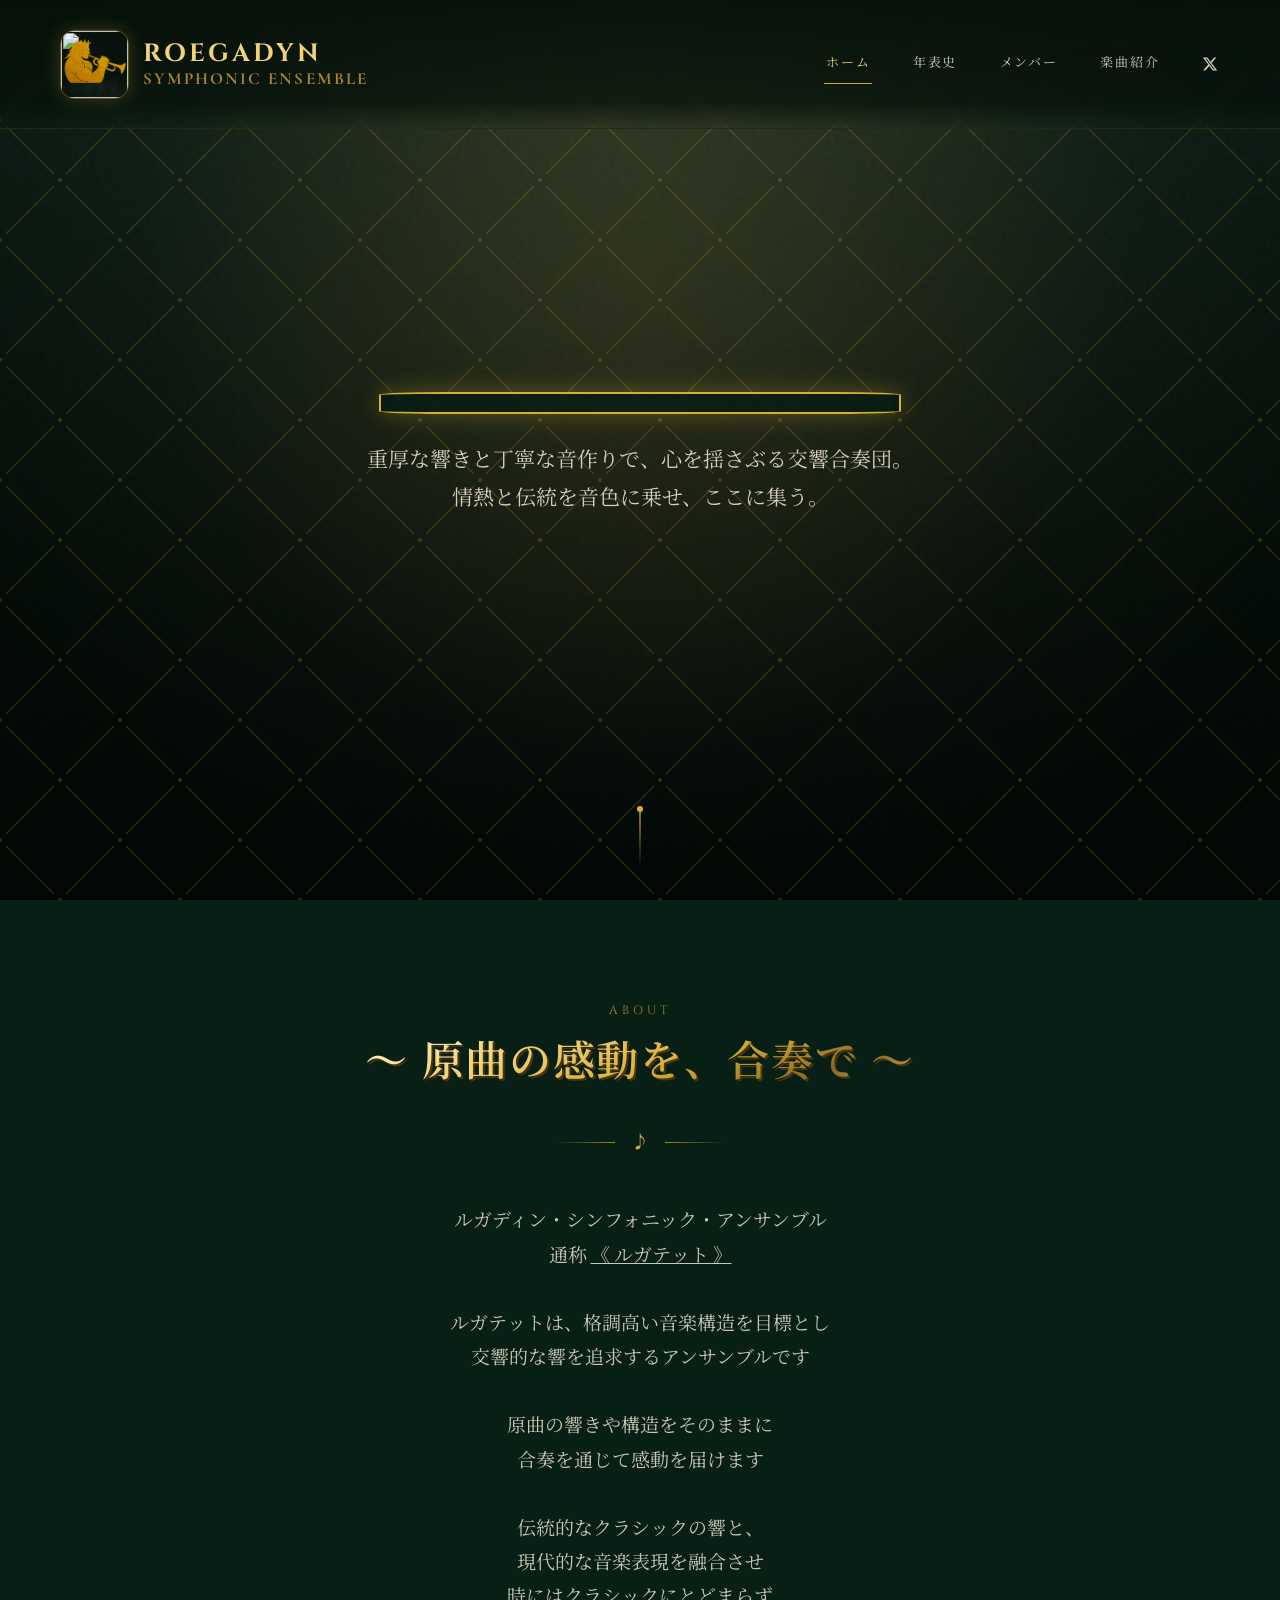
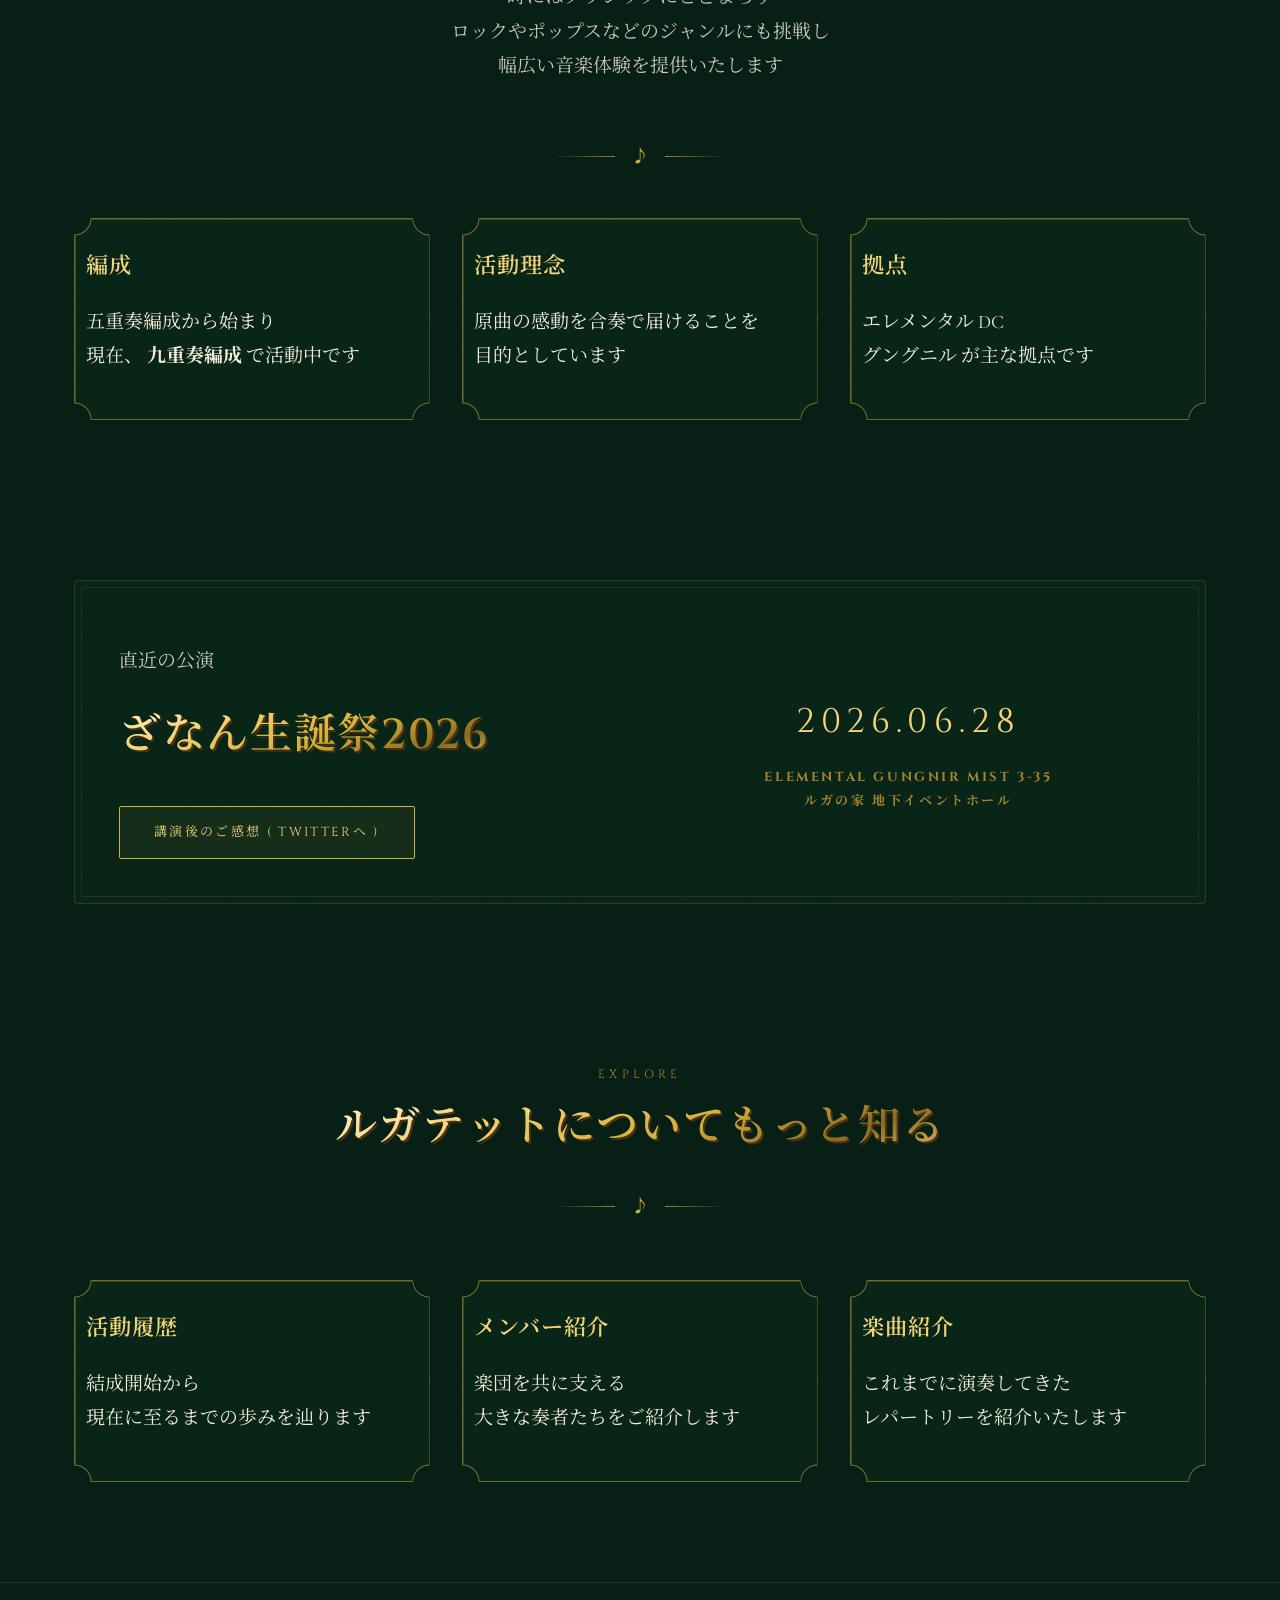
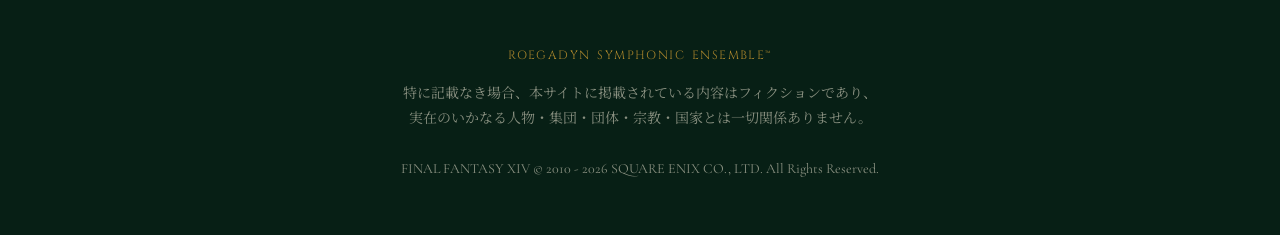
==== commit b995b414: "モバイル版調整実装" ====
--- a/index.html
+++ b/index.html
@@ -5,7 +5,7 @@
 <meta name="viewport" content="width=device-width, initial-scale=1.0">
 <title>ROEGADYN SYMPHONIC ENSEMBLE</title>
 <meta name="description" content="ルガディン・シンフォニック・アンサンブル公式サイト。">
-<link rel="icon" href="assets/img/favicon-r.svg" type="image/svg+xml">
+<link rel="icon" href="assets/img/favicon-r.svg?v=2" type="image/svg+xml">
 <link rel="stylesheet" href="css/style.css">
 </head>
 <body>
@@ -59,7 +59,8 @@
         交響的な響を追求するアンサンブルです<br><br>
         原曲の響きや構造をそのままに<br>
         合奏を通じて感動を届けます<br><br>
-        伝統的なクラシックの響と、現代的な音楽表現を融合させ<br>
+        伝統的なクラシックの響と、<br>
+        現代的な音楽表現を融合させ<br>
         時にはクラシックにとどまらず<br>
         ロックやポップスなどのジャンルにも挑戦し<br>
         幅広い音楽体験を提供いたします
@@ -67,7 +68,7 @@
     </div>
     <div class="ornament-divider"><span>&#9834;</span></div>
 
-    <div class="grid grid--3">
+    <div class="grid grid--3 intro-cards">
       <div class="card reveal">
         <h3>編成</h3>
         <p>五重奏編成から始まり</br>現在、<B> 九重奏編成 </B>で活動中です</p>
@@ -85,7 +86,7 @@
 
   <section class="section section--tight reveal">
     <div class="panel">
-      <div class="grid grid--2" style="align-items:center;">
+      <div class="grid grid--2 upcoming-event" style="align-items:center;">
         <div>
           <p style="color:rgba(244,236,216,0.82);">直近の公演</p>
           <h2 class="section__title" style="margin-bottom:0.4em;"><span class="title-bronze" aria-hidden="true">ざなん生誕祭2026</span><span class="title-gold">ざなん生誕祭2026</span></h2>
@@ -105,7 +106,7 @@
       <h2 class="section__title"><span class="title-bronze" aria-hidden="true">ルガテットについてもっと知る</span><span class="title-gold">ルガテットについてもっと知る</span></h2>
       <div class="ornament-divider"><span>&#9834;</span></div>
     </div>
-    <div class="grid grid--3">
+    <div class="grid grid--3 explore-cards">
       <a href="history.html" class="card reveal">
         <h3>活動履歴</h3>
         <p>結成開始から</br>現在に至るまでの歩みを辿ります</p>
--- a/css/style.css
+++ b/css/style.css
@@ -505,6 +505,15 @@
 }
 @media (max-width: 620px){
   .grid--2, .grid--3, .grid--4{ grid-template-columns: 1fr; }
+  .upcoming-event{ text-align: center; gap: 38px; }
+  .upcoming-event > div:first-child{
+    display: flex;
+    flex-direction: column;
+    align-items: center;
+  }
+  .upcoming-event .section__title{ margin-left: auto; margin-right: auto; }
+  .intro-cards .card{ text-align: center; }
+  .explore-cards .card{ text-align: center; }
 }
 
 /* reveal-on-scroll */
@@ -722,6 +731,25 @@
 }
 .timeline-item__external-link:focus-visible{ outline: 2px solid var(--cream); outline-offset: 3px; }
 .timeline-item__external-link-icon{ font-size: 15px; line-height: 0; }
+
+/* History page: independently editable desktop and mobile timelines. */
+.mobile-section{ display: none; }
+
+@media (max-width: 620px){
+  .desktop-section{ display: none; }
+  .mobile-section{
+    display: block;
+    max-width: var(--max-width);
+    margin: 0 auto;
+    padding: 100px 24px;
+  }
+  .timeline{
+    padding-left: 50px;
+    padding-right: 15px;
+  }
+  .timeline::before{ left: 18px; }
+  .timeline-item::before{ left: -37.5px; }
+}
 
 /* --------------------------------------------------------------- members */
 .member-card{
@@ -876,11 +904,13 @@
 }
 .song-row__title{
   grid-column: 1 / -1;
+  min-width: 0;
   font-family: var(--font-body);
   font-size: clamp(22px, 2.4vw, 28px);
   font-weight: 600;
   color: var(--cream);
   line-height: 1.35;
+  overflow-wrap: anywhere;
   margin: 0 0 18px;
 }
 .song-row__meta{
@@ -917,6 +947,23 @@
   grid-column: 3;
   min-width: 0;
   order: 3;
+}
+.song-row__meta--source{
+  color: rgba(244,236,216,0.9);
+  font-family: 'Noto Serif JP', serif;
+  font-size: 15px;
+  line-height: 1.65;
+  overflow-wrap: anywhere;
+}
+.song-row__meta--source::first-line{
+  color: var(--gold-bright);
+  font-family: var(--font-display);
+  font-size: 12px;
+  font-weight: 600;
+  letter-spacing: 0.12em;
+}
+.song-row__meta:nth-of-type(3) .song-row__meta-value{
+  overflow-wrap: anywhere;
 }
 .song-row__tags{
   display: flex;
@@ -945,10 +992,15 @@
   .song-row{
     padding: 24px 20px;
   }
-  .song-row > div:first-child{ grid-template-columns: 1fr; gap: 10px; }
-  .song-row__meta:nth-of-type(2),
-  .song-row__meta:nth-of-type(3),
+  .song-row > div:first-child{
+    /* Flexible last track lets the spanning title use the full card width. */
+    grid-template-columns: max-content max-content minmax(0, 1fr);
+    column-gap: clamp(28px, 12vw, 56px);
+    row-gap: 12px;
+  }
   .song-row__meta:nth-of-type(4){ grid-column: 1; }
+  .song-row__meta:nth-of-type(2){ grid-column: 2; }
+  .song-row__meta:nth-of-type(3){ grid-column: 1 / -1; }
   .song-row__title{ margin-bottom: 14px; }
   .song-row__tags{ margin-top: 20px; padding-top: 16px; }
 }
